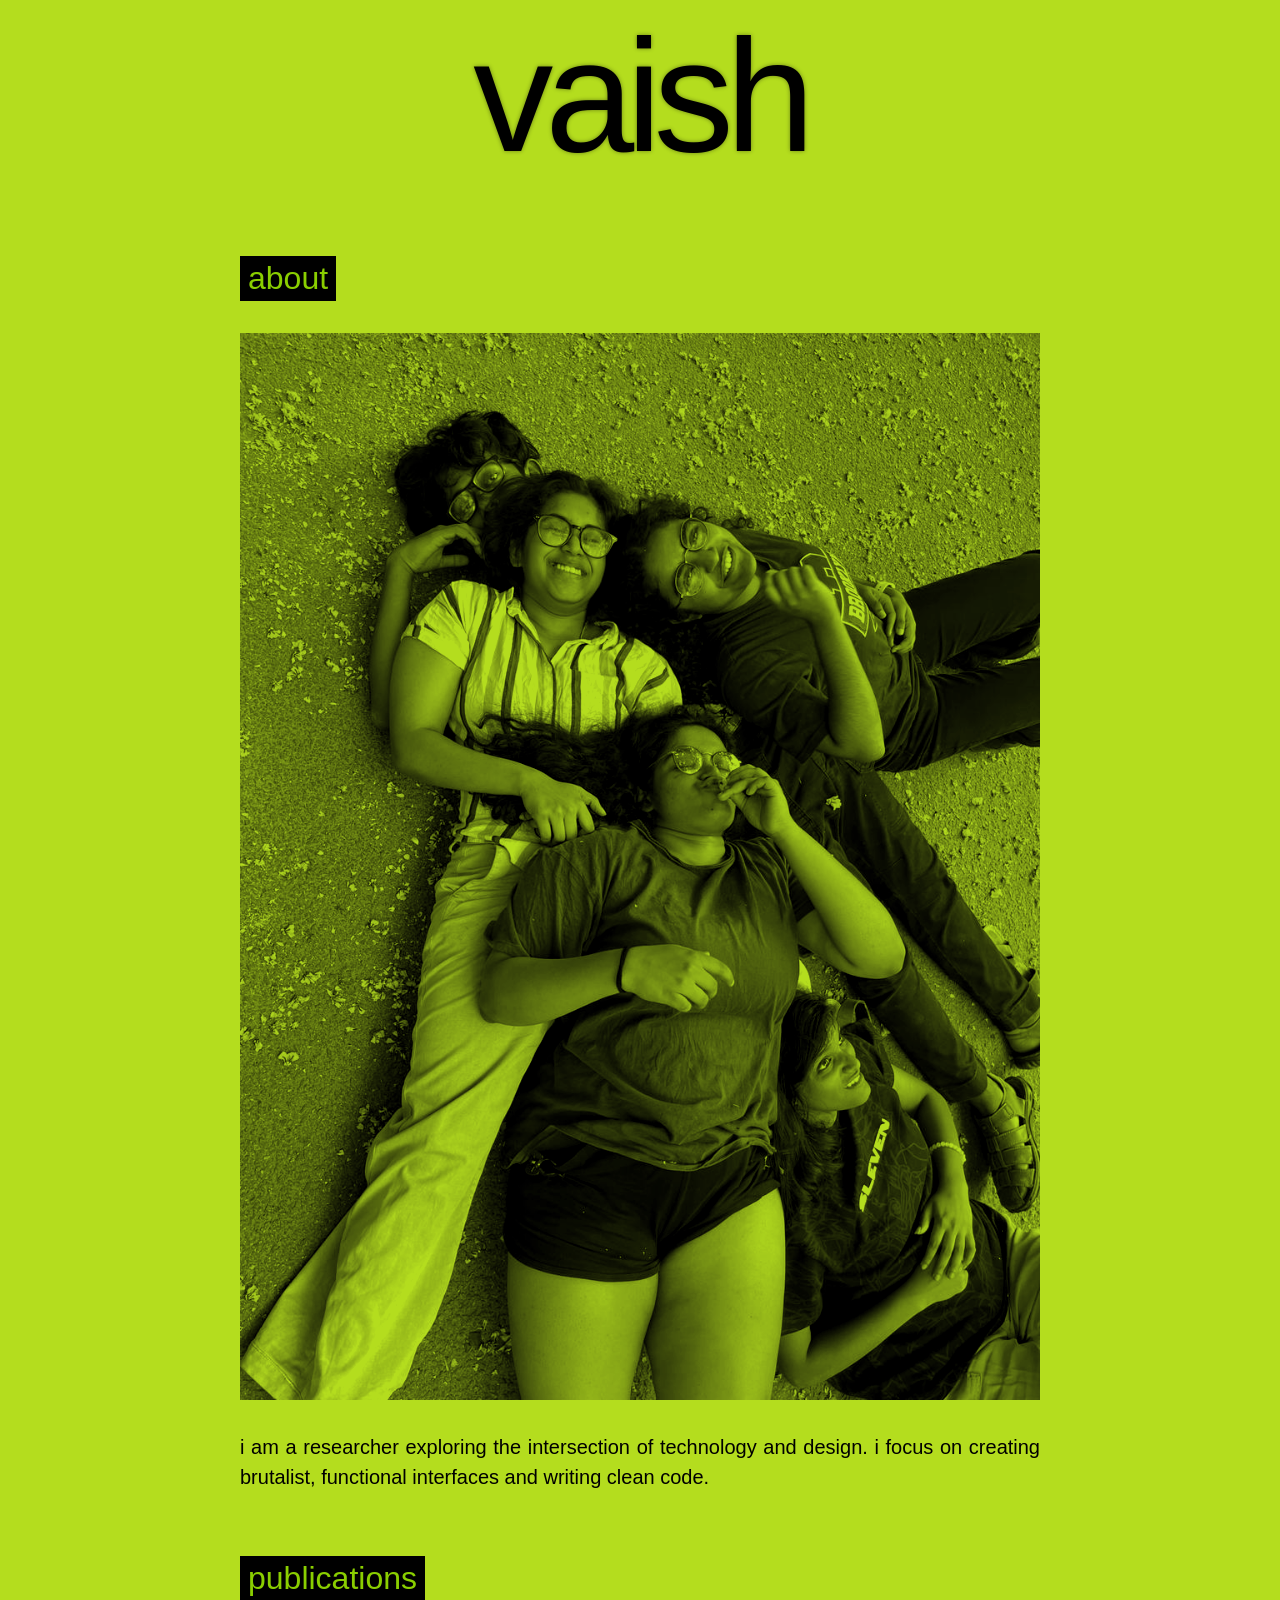
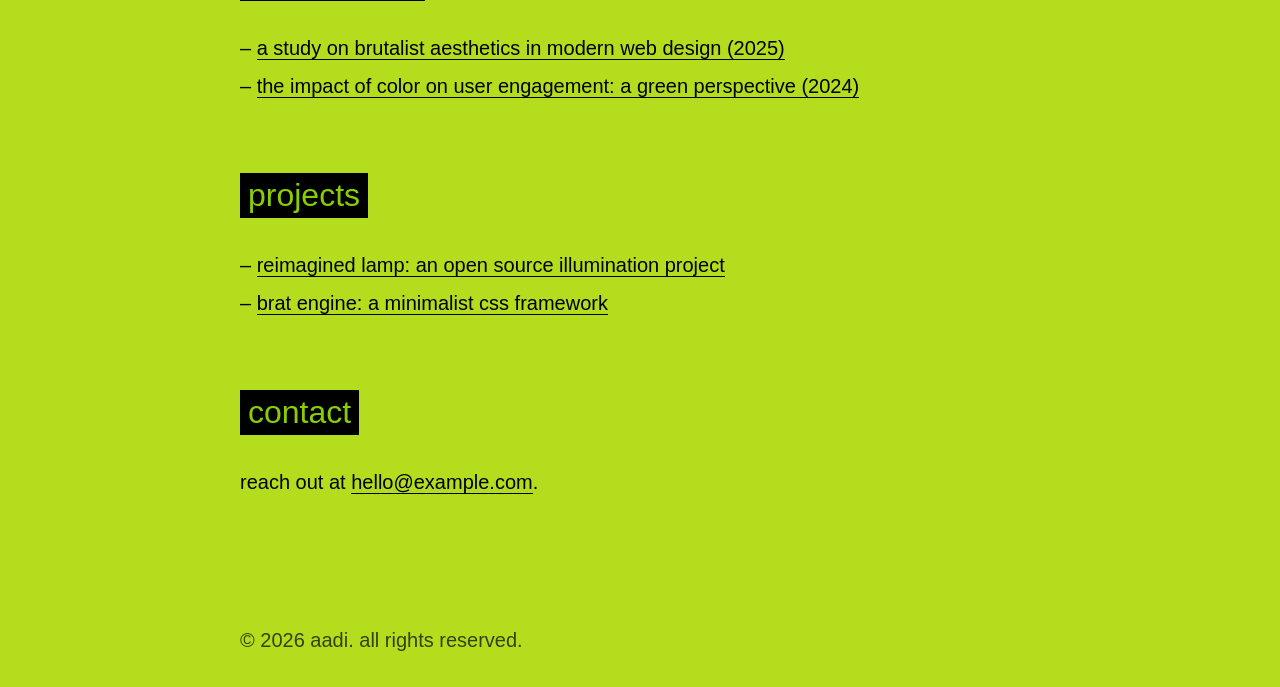
==== contributors/aadi-aisha/index.html @ 2c6ef02f "added website" ====
<!DOCTYPE html>
<html lang="en">
<head>
    <meta charset="UTF-8">
    <meta name="viewport" content="width=device-width, initial-scale=1.0">
    <title>aadi</title>
    <link rel="stylesheet" href="style.css">
</head>
<body>
    <main>
        <header>
            <h1>vaish</h1>
        </header>

        <section id="about">
            <h2>about</h2>
            <div class="brat-image-wrapper">
                <img src="images/after-roast.jpeg" alt="aadi">
            </div>
            <p>i am a researcher exploring the intersection of technology and design. i focus on creating brutalist, functional interfaces and writing clean code.</p>
        </section>

        <section id="publications">
            <h2>publications</h2>
            <ul>
                <li><a href="#">a study on brutalist aesthetics in modern web design (2025)</a></li>
                <li><a href="#">the impact of color on user engagement: a green perspective (2024)</a></li>
            </ul>
        </section>

        <section id="projects">
            <h2>projects</h2>
            <ul>
                <li><a href="#">reimagined lamp: an open source illumination project</a></li>
                <li><a href="#">brat engine: a minimalist css framework</a></li>
            </ul>
        </section>

        <section id="contact">
            <h2>contact</h2>
            <p>reach out at <a href="mailto:hello@example.com">hello@example.com</a>.</p>
        </section>

        <footer>
            <p>&copy; 2026 aadi. all rights reserved.</p>
        </footer>
    </main>
</body>
</html>
---- contributors/aadi-aisha/style.css ----
/* style.css - Brat aesthetic */
* {
    box-sizing: border-box;
    margin: 0;
    padding: 0;
}

body {
    background-color: #b4dd1e;
    color: #000000;
    font-family: Arial, Helvetica, sans-serif;
    text-transform: lowercase;
    display: flex;
    justify-content: center;
    align-items: center;
    min-height: 100vh;
    padding: 2rem;
}

main {
    max-width: 800px;
    width: 100%;
    display: flex;
    flex-direction: column;
    gap: 4rem;
}

header h1 {
    font-size: clamp(4rem, 15vw, 10rem);
    font-weight: 400; /* Regular weight, slightly thin */
    text-align: center;
    line-height: 0.8;
    margin-bottom: 2rem;
    letter-spacing: -0.05em;
    /* Subtle blur effect mimicking the low-res album art */
    text-shadow: 0 0 4px rgba(0,0,0,0.4);
    filter: blur(0.5px);
}

section {
    display: flex;
    flex-direction: column;
    gap: 1rem;
}

h2 {
    font-size: 2rem;
    font-weight: 400;
    background-color: #000;
    color: #8ACE00;
    padding: 0.25rem 0.5rem;
    margin-bottom: 1rem;
    width: fit-content;
}

p, li {
    font-size: 1.25rem;
    line-height: 1.5;
    text-align: justify;
}

ul {
    list-style-type: none;
}

ul li {
    margin-bottom: 0.5rem;
}

ul li::before {
    content: "– ";
}

a {
    color: #000000;
    text-decoration: none;
    border-bottom: 1px solid #000;
    transition: all 0.2s;
}

a:hover {
    background-color: #000;
    color: #8ACE00;
}

footer {
    text-align: center;
    margin-top: 4rem;
    font-size: 1rem;
    opacity: 0.7;
}

.brat-image-wrapper {
    background-color: #b4dd1e; /* matches body background to blend */
    display: inline-block;
    margin-bottom: 1rem;
    width: fit-content;
}

.brat-image-wrapper img {
    filter: grayscale(100%) contrast(1.2);
    mix-blend-mode: multiply;
    display: block;
    max-width: 100%;
    height: auto;
}
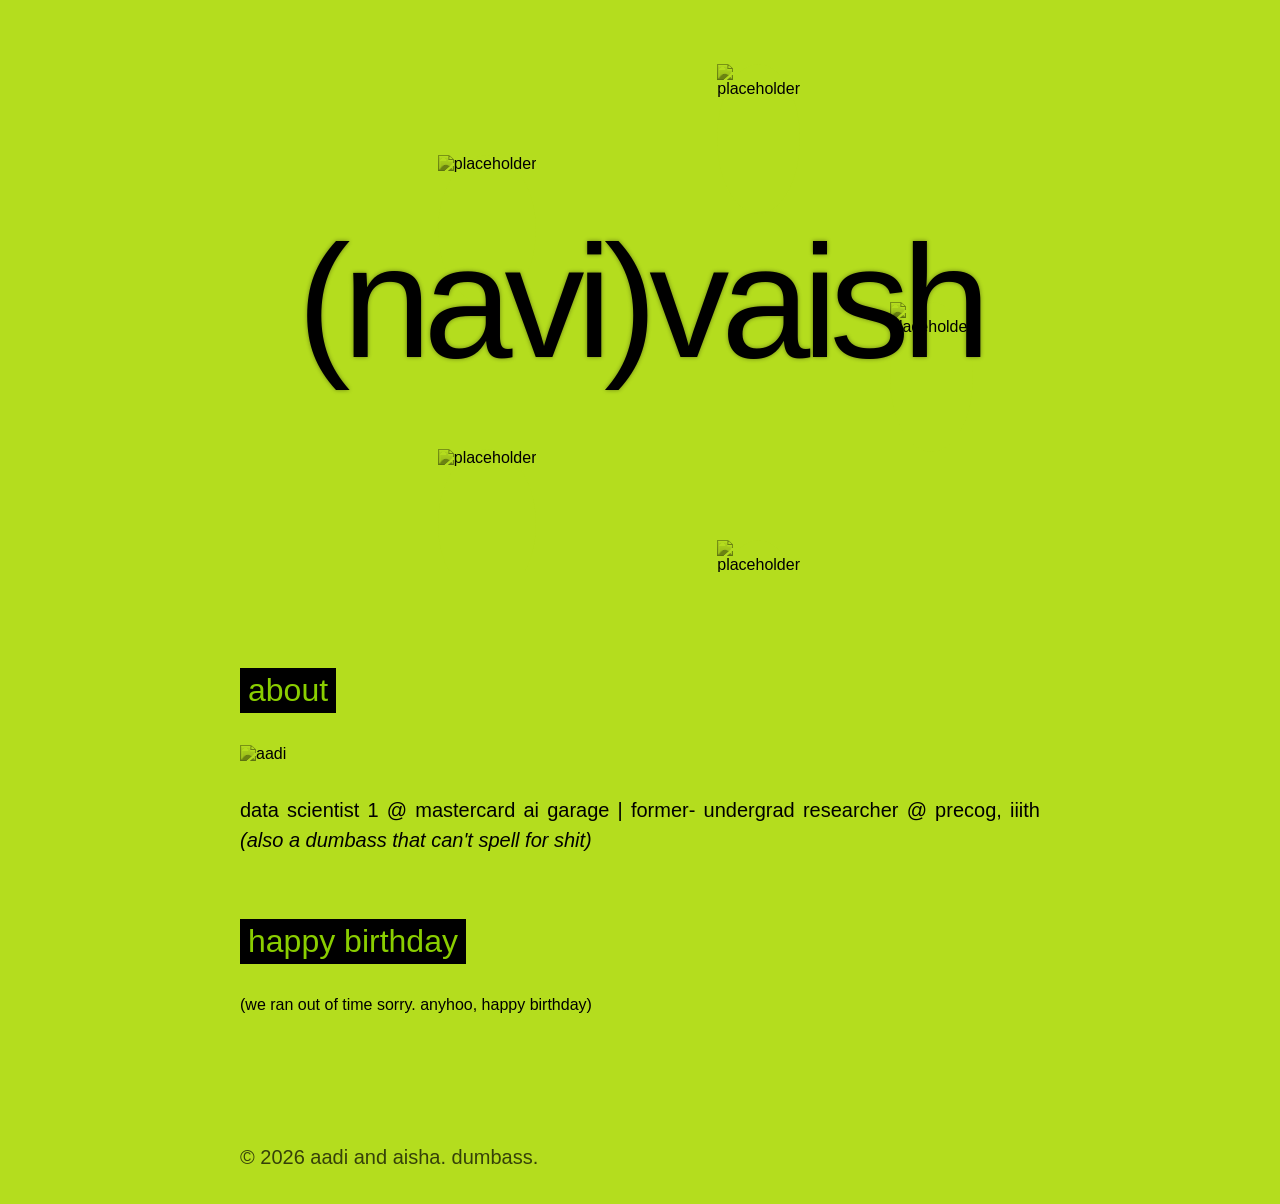
==== commit bc67e275: "added images changed body" ====
--- a/contributors/aadi-aisha/index.html
+++ b/contributors/aadi-aisha/index.html
@@ -8,42 +8,36 @@
 </head>
 <body>
     <main>
-        <header>
-            <h1>vaish</h1>
+        <header id="collage-header">
+            <h1>(navi)vaish</h1>
+            <div id="orbit-track">
+                <!-- Placeholders: Add your images here when ready! -->
+                <div class="brat-image-wrapper collage-item"><img src="https://via.placeholder.com/150" alt="Placeholder"></div>
+                <div class="brat-image-wrapper collage-item"><img src="https://via.placeholder.com/150" alt="Placeholder"></div>
+                <div class="brat-image-wrapper collage-item"><img src="https://via.placeholder.com/150" alt="Placeholder"></div>
+                <div class="brat-image-wrapper collage-item"><img src="https://via.placeholder.com/150" alt="Placeholder"></div>
+                <div class="brat-image-wrapper collage-item"><img src="https://via.placeholder.com/150" alt="Placeholder"></div>
+            </div>
         </header>
-
         <section id="about">
             <h2>about</h2>
             <div class="brat-image-wrapper">
-                <img src="images/after-roast.jpeg" alt="aadi">
+                <img src="images/ter-roast.jpeg" alt="aadi">
             </div>
-            <p>i am a researcher exploring the intersection of technology and design. i focus on creating brutalist, functional interfaces and writing clean code.</p>
+            <p>Data Scientist 1 @ Mastercard AI Garage | Former- Undergrad Researcher @ Precog, IIITH <i>(also a dumbass that can't spell for shit)</i>
+            </p>
         </section>
 
         <section id="publications">
-            <h2>publications</h2>
+            <h2>happy birthday</h2>
             <ul>
-                <li><a href="#">a study on brutalist aesthetics in modern web design (2025)</a></li>
-                <li><a href="#">the impact of color on user engagement: a green perspective (2024)</a></li>
+                (we ran out of time sorry. anyhoo, happy birthday)
             </ul>
         </section>
-
-        <section id="projects">
-            <h2>projects</h2>
-            <ul>
-                <li><a href="#">reimagined lamp: an open source illumination project</a></li>
-                <li><a href="#">brat engine: a minimalist css framework</a></li>
-            </ul>
-        </section>
-
-        <section id="contact">
-            <h2>contact</h2>
-            <p>reach out at <a href="mailto:hello@example.com">hello@example.com</a>.</p>
-        </section>
-
         <footer>
-            <p>&copy; 2026 aadi. all rights reserved.</p>
+            <p>&copy; 2026 aadi and aisha. dumbass.</p>
         </footer>
     </main>
+    <script src="script.js"></script>
 </body>
 </html>
--- a/contributors/aadi-aisha/style.css
+++ b/contributors/aadi-aisha/style.css
@@ -25,16 +25,62 @@
     gap: 4rem;
 }
 
+#collage-header {
+    position: relative;
+    width: 100%;
+    height: 60vh;
+    min-height: 400px;
+    display: flex;
+    justify-content: center;
+    align-items: center;
+    overflow: hidden;
+    margin-bottom: 2rem;
+}
+
 header h1 {
     font-size: clamp(4rem, 15vw, 10rem);
     font-weight: 400; /* Regular weight, slightly thin */
     text-align: center;
     line-height: 0.8;
-    margin-bottom: 2rem;
     letter-spacing: -0.05em;
     /* Subtle blur effect mimicking the low-res album art */
     text-shadow: 0 0 4px rgba(0,0,0,0.4);
     filter: blur(0.5px);
+    z-index: 10; /* Keep text above the collage track */
+}
+
+#orbit-track {
+    position: absolute;
+    top: 50%;
+    left: 50%;
+    width: 0;
+    height: 0;
+    animation: spin 20s linear infinite;
+}
+
+@keyframes spin {
+    from { transform: rotate(0deg); }
+    to { transform: rotate(360deg); }
+}
+
+@keyframes counter-spin {
+    from { transform: translate(-50%, -50%) rotate(0deg); }
+    to { transform: translate(-50%, -50%) rotate(-360deg); }
+}
+
+.collage-item {
+    position: absolute;
+    top: 0;
+    left: 0;
+    /* Width of the placeholder images */
+    width: 150px;
+    height: 150px;
+    border-radius: 50%; /* Optional: making them circles looks nice, or leave square */
+    /* Remove border-radius to keep original aspect */
+    margin-bottom: 0; /* Override the default margin */
+    /* We apply counter-spin so they stay upright */
+    animation: counter-spin 20s linear infinite;
+    transform-origin: center center;
 }
 
 section {
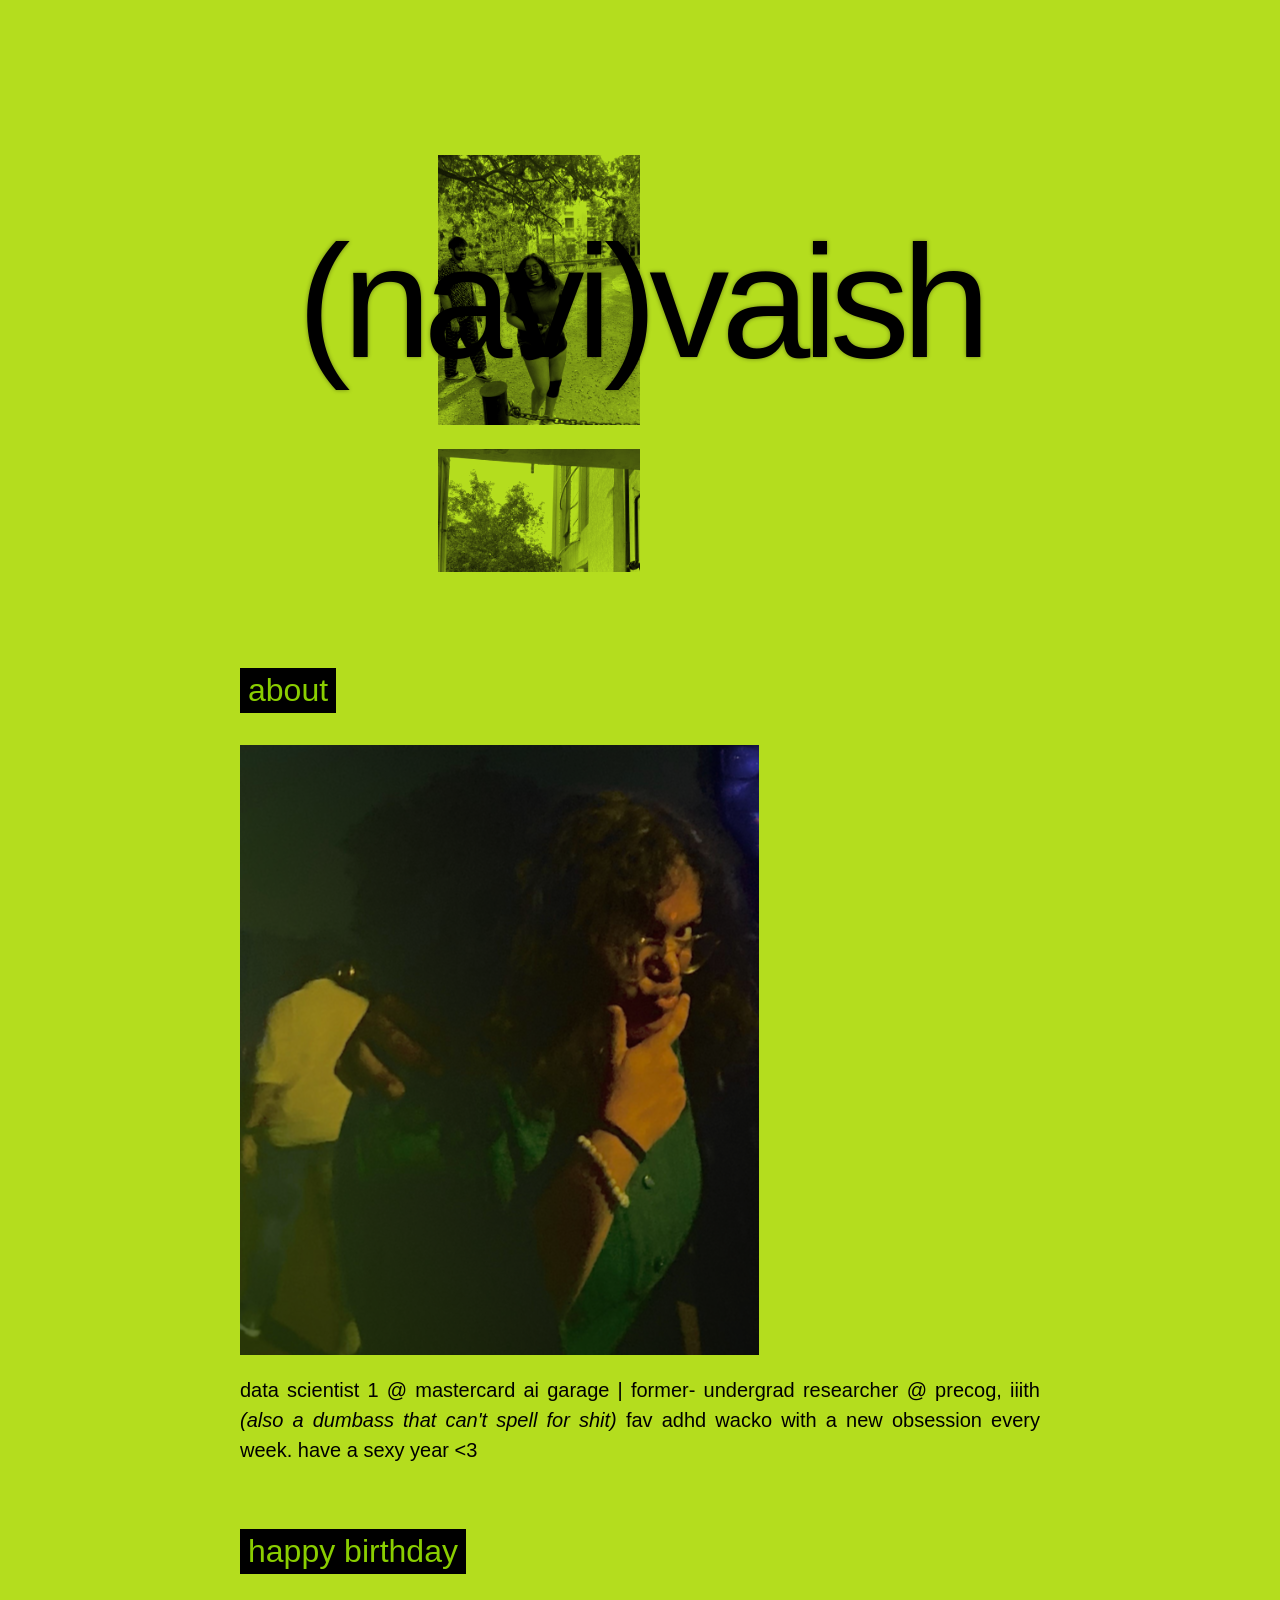
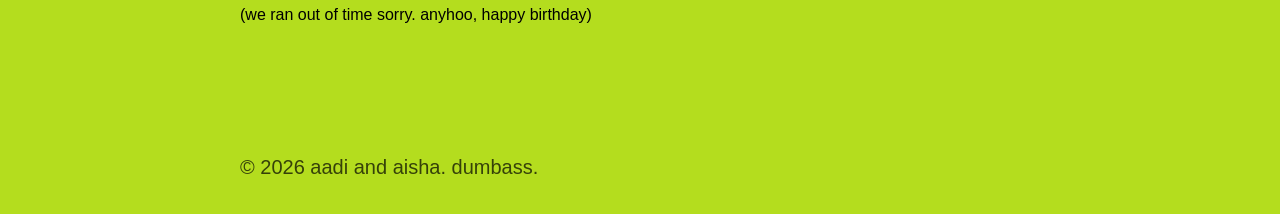
==== commit 48fda618: "whatever hogaya ab" ====
--- a/contributors/aadi-aisha/index.html
+++ b/contributors/aadi-aisha/index.html
@@ -1,31 +1,34 @@
 <!DOCTYPE html>
 <html lang="en">
+
 <head>
     <meta charset="UTF-8">
     <meta name="viewport" content="width=device-width, initial-scale=1.0">
     <title>aadi</title>
     <link rel="stylesheet" href="style.css">
 </head>
+
 <body>
     <main>
         <header id="collage-header">
             <h1>(navi)vaish</h1>
             <div id="orbit-track">
                 <!-- Placeholders: Add your images here when ready! -->
-                <div class="brat-image-wrapper collage-item"><img src="https://via.placeholder.com/150" alt="Placeholder"></div>
-                <div class="brat-image-wrapper collage-item"><img src="https://via.placeholder.com/150" alt="Placeholder"></div>
-                <div class="brat-image-wrapper collage-item"><img src="https://via.placeholder.com/150" alt="Placeholder"></div>
-                <div class="brat-image-wrapper collage-item"><img src="https://via.placeholder.com/150" alt="Placeholder"></div>
-                <div class="brat-image-wrapper collage-item"><img src="https://via.placeholder.com/150" alt="Placeholder"></div>
+                <div class="brat-image-wrapper collage-item"><img src="images/image1.jpeg" alt="Placeholder"></div>
+                <div class="brat-image-wrapper collage-item"><img src="images/image2.jpeg" alt="Placeholder"></div>
+                <div class="brat-image-wrapper collage-item"><img src="images/image3.jpeg" alt="Placeholder"></div>
+                <div class="brat-image-wrapper collage-item"><img src="images/image4.jpeg" alt="Placeholder"></div>
+                <div class="brat-image-wrapper collage-item"><img src="images/image5.jpeg" alt="Placeholder"></div>
             </div>
         </header>
         <section id="about">
             <h2>about</h2>
-            <div class="brat-image-wrapper">
-                <img src="images/ter-roast.jpeg" alt="aadi">
+            <div>
+                <img src="images/main.png" alt="aadi">
             </div>
-            <p>Data Scientist 1 @ Mastercard AI Garage | Former- Undergrad Researcher @ Precog, IIITH <i>(also a dumbass that can't spell for shit)</i>
-            </p>
+            <p>Data Scientist 1 @ Mastercard AI Garage | Former- Undergrad Researcher @ Precog, IIITH <i>(also a dumbass
+                    that can't spell for shit)</i>
+                Fav adhd wacko with a new obsession every week. Have a sexy year <3 </p>
         </section>
 
         <section id="publications">
@@ -40,4 +43,5 @@
     </main>
     <script src="script.js"></script>
 </body>
-</html>
+
+</html>
